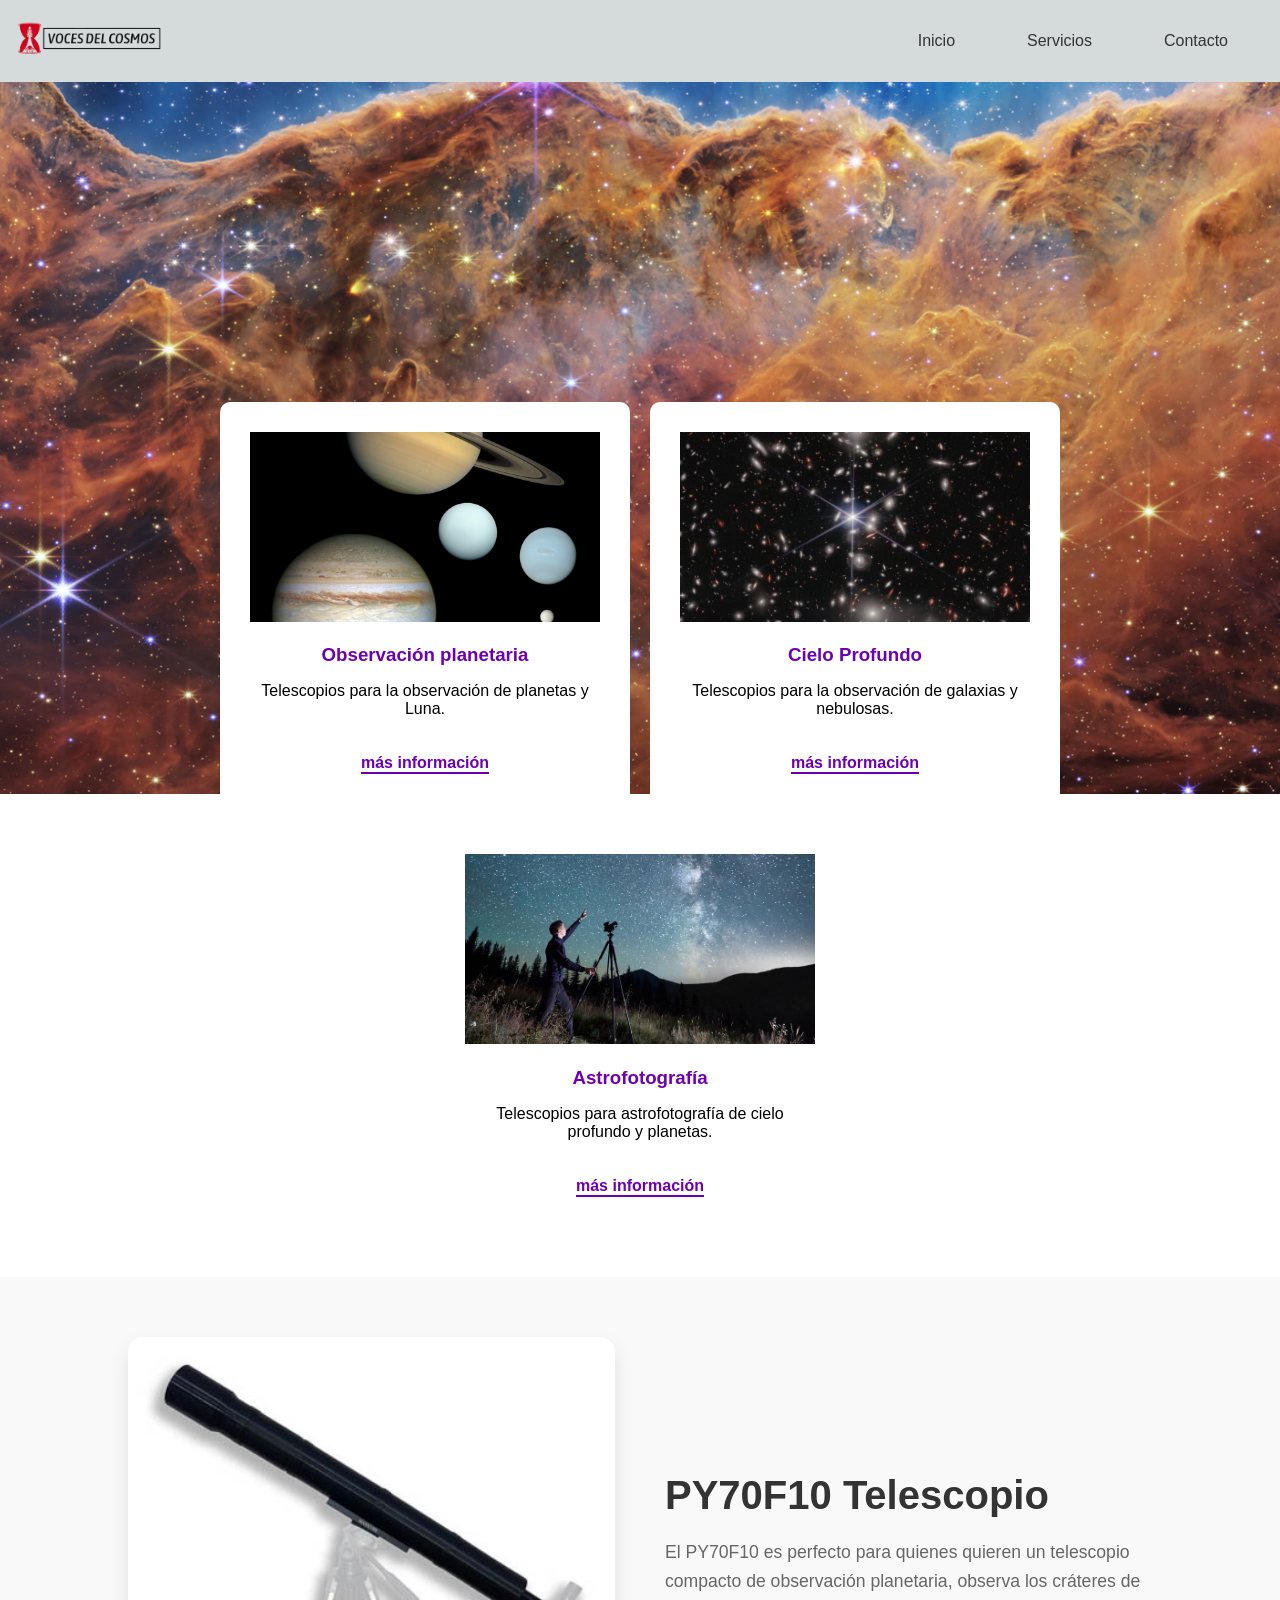
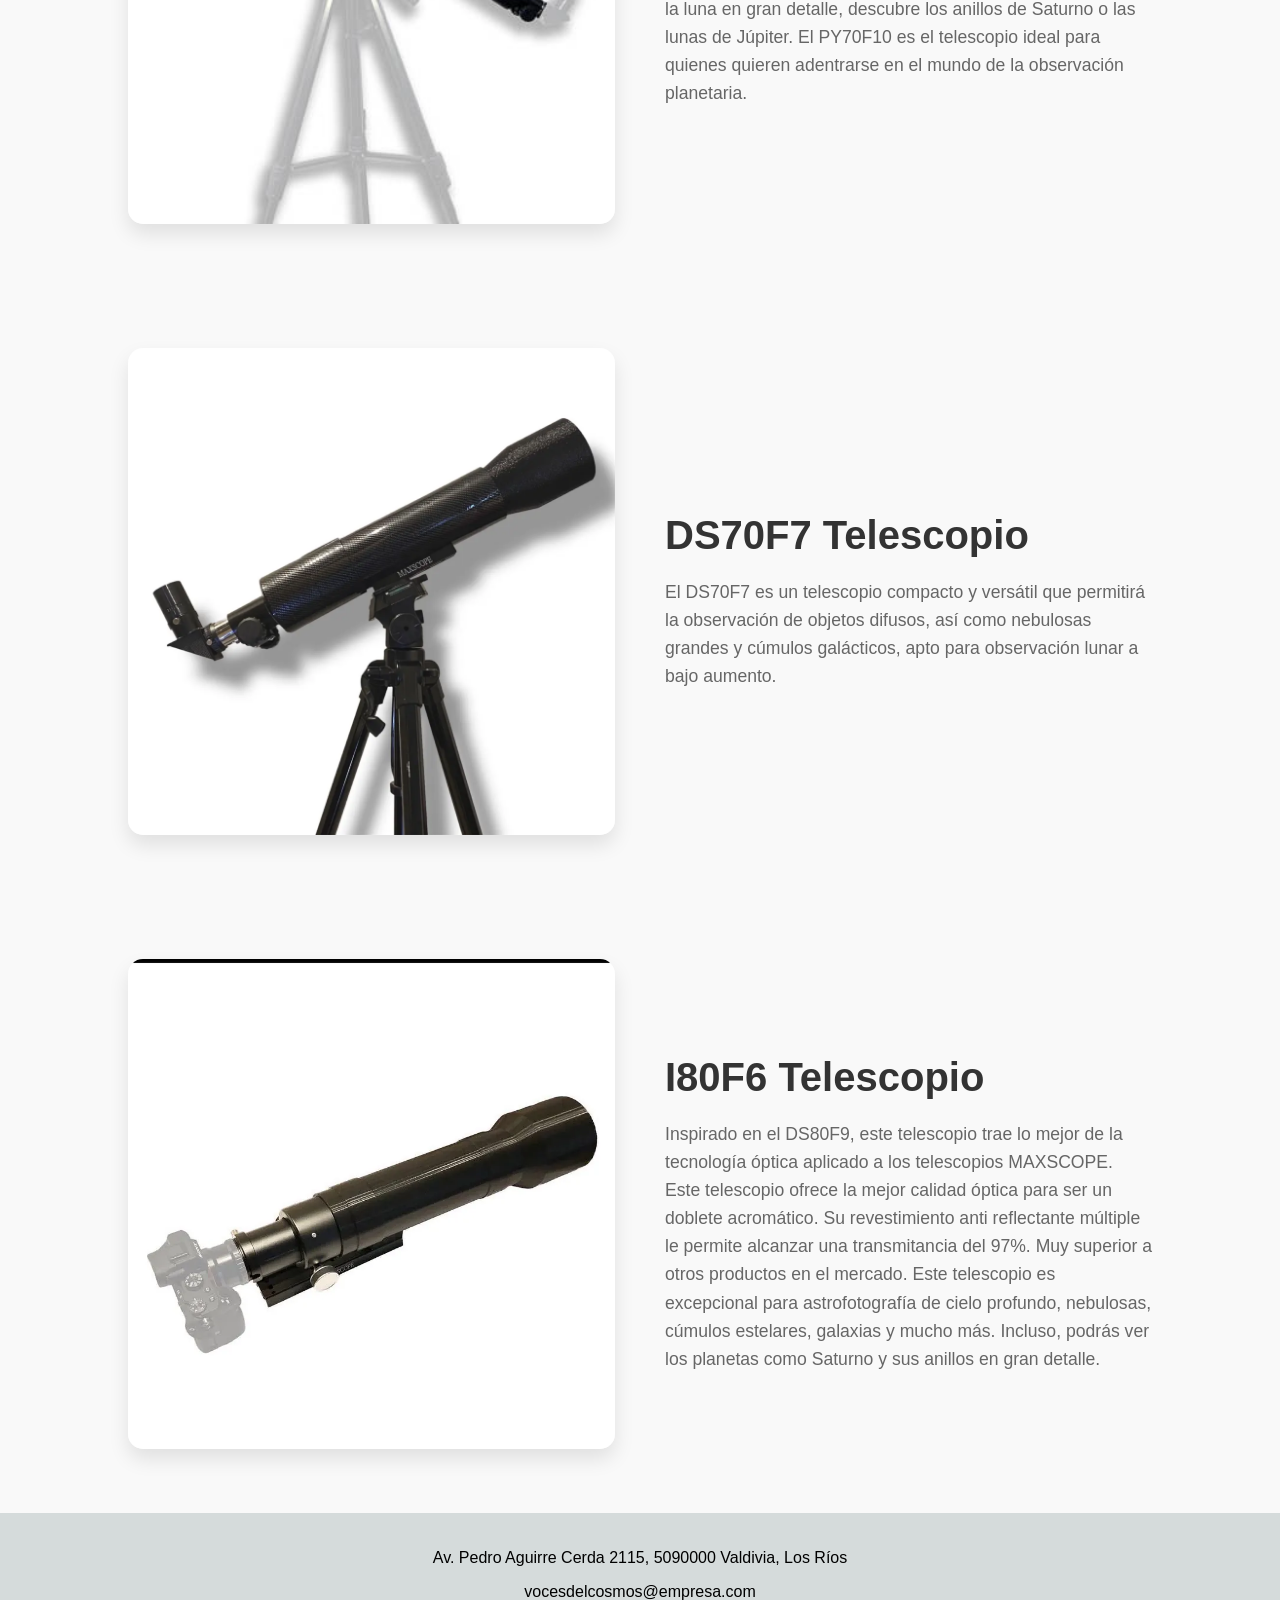
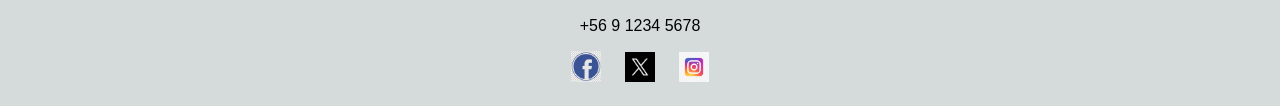
==== index.html @ f5b5cc3f "se agrega evaluacion" ====
<!DOCTYPE html>
<html lang="es">
<head>
    <meta charset="UTF-8">
    <meta name="viewport" content="width=device-width, initial-scale=1.0">
    <title>Voces del Cosmos</title>
    <link rel="stylesheet" href="styles.css">
</head>

<body>
    <div class="flex-content">

        <header class="site-header">
            <div class="brand">
                <a href="#inicio"><img src="img\lo-Photoroom.png" class="rounded float-start" alt="img" width="150"></a>
            </div>

            <button class="nav-toggle" aria-label="Abrir menú" aria-expanded="false" aria-controls="main-nav">
                    <span></span>
                    <span></span>
                    <span></span>
            </button>

            <nav class="main-nav" id="main-nav">
                <ul>
                    <li><a href="#inicio">Inicio</a></li>
                    <li><a href="#servicios">Servicios</a></li>
                    <li><a href="#contacto">Contacto</a></li>
                </ul>
            </nav>

        </header>

        <main>

        <section class="hero", id="inicio">
            <div class="hero-content">
                <img src="img\espacio1.png">
            </div>
        </section>

        <section class="info-container", id="servicios">
            <article class="info-card">
                <img src="img\Planet_collage_to_scale.jpg">
                <h3>Observación planetaria</h3>
                <p>Telescopios para la observación de planetas y Luna.</p>
                <a href="#observacion-planetaria" class="btn-leer-mas">más información</a>
            </article>

            <article class="info-card">
                <img src="img\espacio2.jpg">
                <h3>Cielo Profundo</h3>
                <p>Telescopios para la observación de galaxias y nebulosas.</p>
                <a href="#cielo-profundo" class="btn-leer-mas">más información</a>
            </article>

            <article class="info-card">
                <img src="img\Astrofotografía.jpg">
                <h3>Astrofotografía</h3>
                <p>Telescopios para astrofotografía de cielo profundo y planetas.</p>
                <a href="#Astrofotografía" class="btn-leer-mas">más información</a>
            </article>
        </section>

        <section class="seccion-mixta", id="observacion-planetaria">
            <div class="contenedor-mixto">
                <div class="imagen-lado">
                    <img src="img\planeta 3.png">
                </div>
                <div class="texto-lado">
                    <h2>PY70F10 Telescopio</h2>
                    <p>El PY70F10 es perfecto para quienes quieren un telescopio compacto de observación planetaria, observa los cráteres de la luna en gran detalle, descubre los anillos de Saturno o las lunas de Júpiter. El PY70F10 es el telescopio ideal para quienes quieren adentrarse en el mundo de la observación planetaria.</p>
                </div>
            </div>
        </section>

        <section class="seccion-mixta", id="cielo-profundo">
            <div class="contenedor-mixto">
                <div class="imagen-lado">
                    <img src="img\planeta 1.png">
                </div>
                <div class="texto-lado">
                    <h2>DS70F7 Telescopio</h2>
                    <p>El DS70F7 es un telescopio compacto y versátil que permitirá la observación de objetos difusos, así como nebulosas grandes y cúmulos galácticos, apto para observación lunar a bajo aumento.</p>
                </div>
            </div>
        </section>

        <section class="seccion-mixta", id="Astrofotografía">
            <div class="contenedor-mixto">
                <div class="imagen-lado">
                    <img src="img\planeta 2.jpg">
                </div>
                <div class="texto-lado">
                    <h2>I80F6 Telescopio</h2>
                    <p>Inspirado en el DS80F9, este telescopio trae lo mejor de la tecnología óptica aplicado a los telescopios MAXSCOPE. Este telescopio ofrece la mejor calidad óptica para ser un doblete acromático. Su revestimiento anti reflectante múltiple le permite alcanzar una transmitancia del 97%. Muy superior a otros productos en el mercado. Este telescopio es excepcional para astrofotografía de cielo profundo, nebulosas, cúmulos estelares, galaxias y mucho más. Incluso, podrás ver los planetas como Saturno y sus anillos en gran detalle.</p>
                </div>
            </div>
        </section>

        </main>
    </div>
    <footer id="contacto">

        <p>Av. Pedro Aguirre Cerda 2115, 5090000 Valdivia, Los Ríos</p>
        <p>vocesdelcosmos@empresa.com</p>
        <p>+56 9 1234 5678</p>
        <div class="redes-sociales">
            <a href="https://www.facebook.com/?locale=es_LA"><img src="img\face.png" alt="Facebook"></a>
            <a href="https://x.com/?lang=es"><img src="img\X_logo.png" alt="Twitter"></a>
            <a href="https://www.instagram.com/?hl=es"><img src="img\insta.png" alt="Instagram"></a>
        </div>

    </footer>
    <script>
        const navToggle = document.querySelector('.nav-toggle');
        const mainNav = document.querySelector('.main-nav');

        navToggle.addEventListener('click', () => {
            const isOpen = mainNav.classList.toggle('open');
            navToggle.setAttribute('aria-expanded', String(isOpen));
        });
    </script>
</body>

</html>
---- styles.css ----
html{
    min-height: 100%;
}
body {

    font-family: Arial, sans-serif;
    margin: 0;
    display: flex;
    flex-direction: column;
    min-height: 100vh;
}

header {

    background-color: #D5DBDB;

    color: white;

    justify-content: space-between;

    align-items: center;

    padding: 0.8rem 1rem;

    display: flex;

    flex-wrap: wrap;

    position: sticky;

    top: 0;

    gap: 0.75rem;

    z-index: 1000

}

.flex-content {
    flex: 1; /* Esto empuja al footer al fondo */
}

header .logo img {

    margin: 40px;
    max-width: 60px;

}

nav ul {
    display: flex;

    text-align: center;

    flex-direction: column;

    list-style-type: none;

    line-height: 2.5;

    margin: 0;

    padding: 0;

}


nav ul li {margin: 0 20px;}

nav ul li a {

    display: block;

    color: #333;

    text-decoration: none;

    padding: 10px 20px;

    transition: background-color 0.3s;

    border-radius: 4px;

}

.main-nav {
    width: 100%;
    display: none;
}

.main-nav.open {
    display: block;
}

.nav-toggle span {
    display: block;
    height: 3px;
    width: 100%;
    background: black;
    border-radius: 999px;
}

@media (min-width: 768px) {
    .site-header {
        flex-wrap: nowrap;
    }

    .nav-toggle span {
        display: none;
    }

    .main-nav {
        display: block;
        width: auto;
    }

    .main-nav ul {
        flex-direction: row;
    }

    .main-nav a {
        padding: 0.5rem 1rem;
    }
}

nav ul li a:hover {
    background-color: #6E00B3;
    color: white;
}


.contenido {

    padding: 20px;
}

.contenido article {

    margin-bottom: 20px;

}

.contenido article img {

    max-width: 100%;

    height: auto;

}

.nav-toggle {
    display: inline-flex;
    flex-direction: column;
    justify-content: center;
    gap: 0.25rem;
    width: 2.5rem;
    height: 2.5rem;
    border: none;
    background: transparent;
    color: white;
    cursor: pointer;
}

footer {

    background-color: #D5DBDB;
    color: black;
    text-align: center;
    padding: 20px 0;
    width: 100%;

}

.redes-sociales img {

    width: 30px;

    margin: 0 10px;

}

.hero {
    background: linear-gradient(rgba(0,0,0,0.6), rgba(0,0,0,0.6));
    background-size: cover;
    background-position: center;
    height: 30vh;
    display: flex;
    align-items: center;
    justify-content: center;
    text-align: center;
    color: white;
}

.hero-content h1 {
    font-size: 3rem;
    margin-bottom: 10px;
}

.btn-hero {
    display: inline-block;
    background-color: #6E00B3;
    color: white;
    padding: 12px 30px;
    text-decoration: none;
    border-radius: 30px;
    margin-top: 20px;
}

.info-container {
    display: flex;
    flex-wrap: wrap;
    gap: 20px;
    padding: 50px 10%;
    justify-content: center;
}

.info-card {
    flex: 1;
    min-width: 280px;
    max-width: 350px;
    background: white;
    padding: 30px;
    border-radius: 10px;

    text-align: center;
}

.info-card img {
    width: 100%;
    height: 190px;
    object-fit: cover;
}

.info-card h3 {
    color: #6E00B3;
    margin-bottom: 10px;
}

.seccion-mixta {
    padding: 60px 10%;
    background-color: #f9f9f9;
}

.contenedor-mixto {
    display: flex;
    align-items: center; 
    gap: 50px;         
    flex-wrap: wrap;    
}

.imagen-lado {
    flex: 1;
    min-width: 300px; 
}

.imagen-lado img {
    width: 100%;
    height: auto;
    border-radius: 15px; 
    box-shadow: 0 10px 20px rgba(0,0,0,0.1);
}

.texto-lado {
    flex: 1;
    min-width: 300px;
}

.texto-lado h2 {
    font-size: 2.5rem;
    color: #333;
    margin-bottom: 20px;
}

.texto-lado p {
    font-size: 1.1rem;
    color: #666;
    line-height: 1.6;
}

/* Botón opcional */
.btn-leer-mas {
    display: inline-block;
    margin-top: 20px;
    color: #6E00B3;
    text-decoration: none;
    font-weight: bold;
    border-bottom: 2px solid #6E00B3;
}
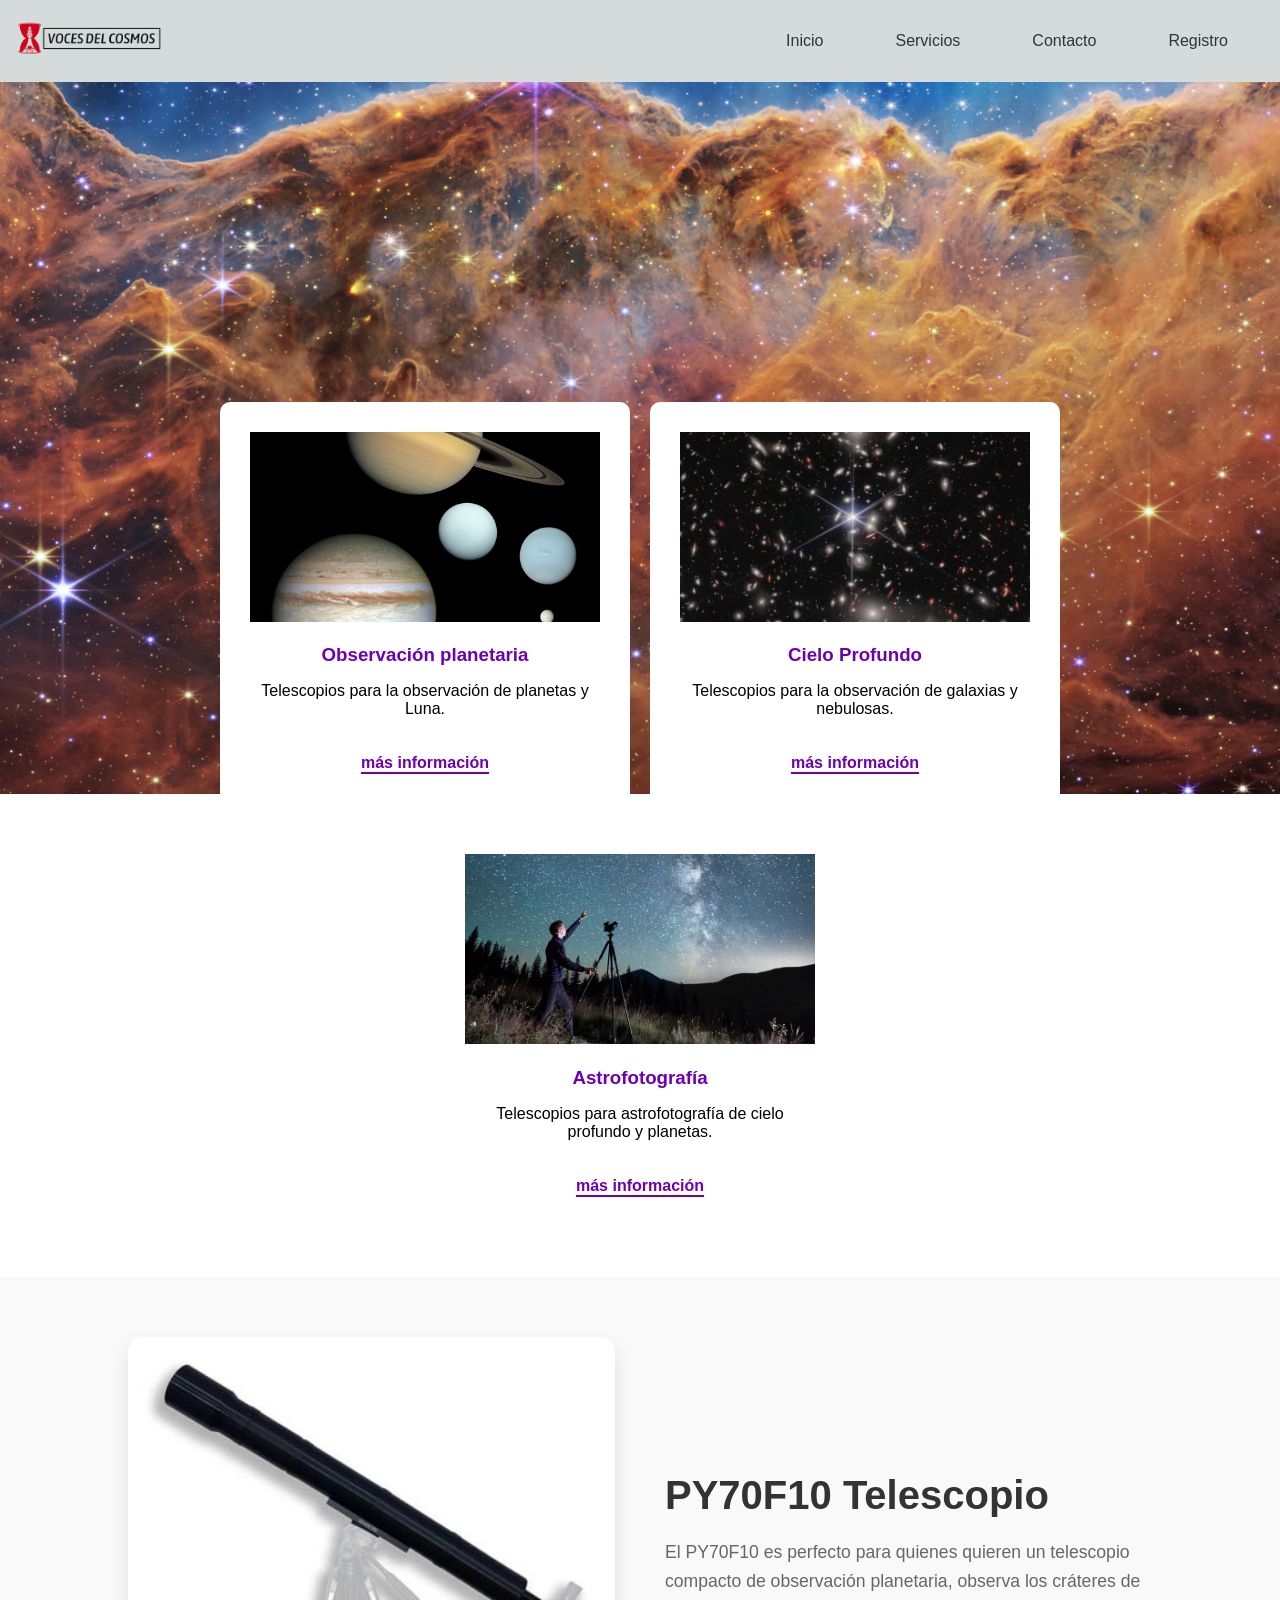
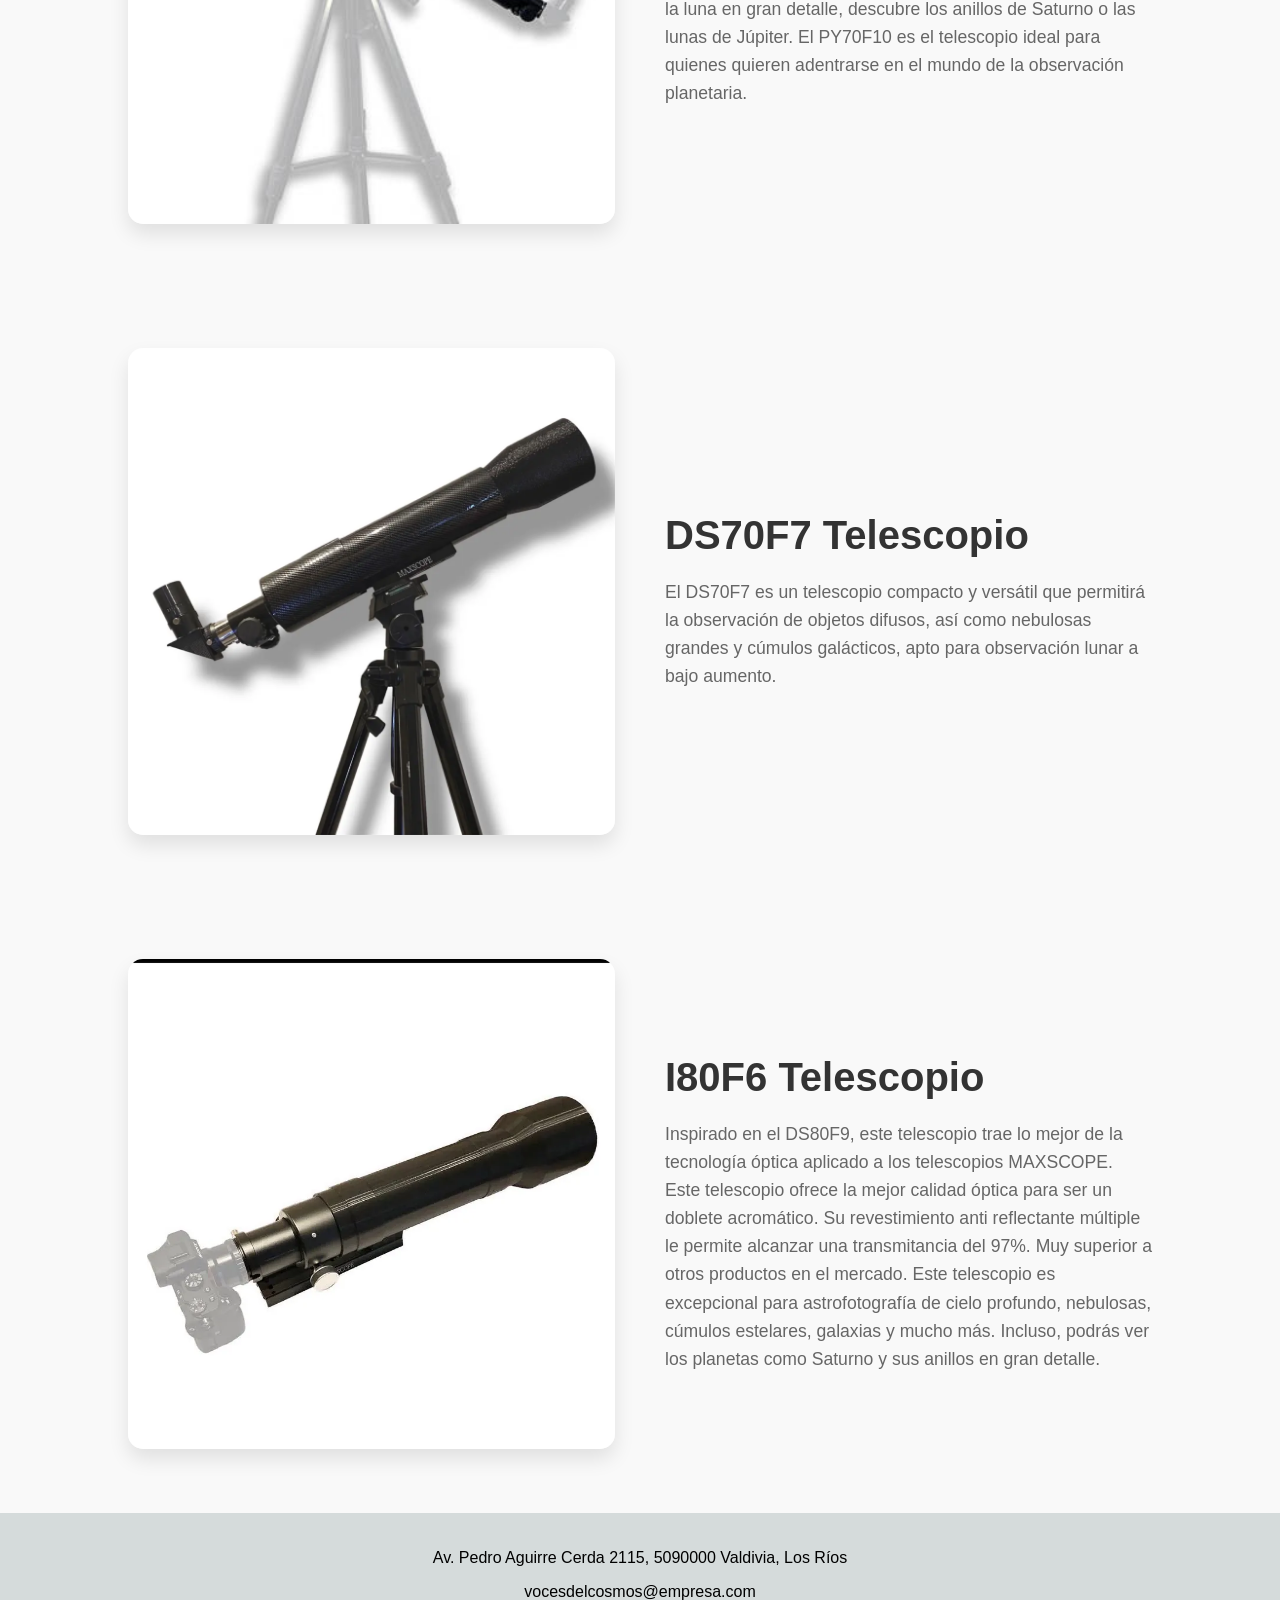
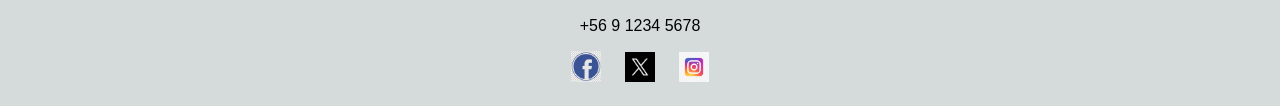
==== commit 19e58f31: "se agrega apartado para registrarse" ====
--- a/index.html
+++ b/index.html
@@ -26,6 +26,7 @@
                     <li><a href="#inicio">Inicio</a></li>
                     <li><a href="#servicios">Servicios</a></li>
                     <li><a href="#contacto">Contacto</a></li>
+                    <li><a href="http://127.0.0.1:3000/front-end/Registro.html">Registro</a></li>
                 </ul>
             </nav>
 
--- a/styles.css
+++ b/styles.css
@@ -285,4 +285,162 @@
     text-decoration: none;
     font-weight: bold;
     border-bottom: 2px solid #6E00B3;
-}+}
+.seccion-mixta {
+    padding: 60px 10%;
+    background-color: #f9f9f9;
+}
+
+.contenedor-mixto {
+    display: flex;
+    align-items: center; 
+    gap: 50px;         
+    flex-wrap: wrap;    
+}
+
+.imagen-lado {
+    flex: 1;
+    min-width: 300px; 
+}
+
+.imagen-lado img {
+    width: 100%;
+    height: auto;
+    border-radius: 15px; 
+    box-shadow: 0 10px 20px rgba(0,0,0,0.1);
+}
+
+.texto-lado {
+    flex: 1;
+    min-width: 300px;
+}
+
+.texto-lado h2 {
+    font-size: 2.5rem;
+    color: #333;
+    margin-bottom: 20px;
+}
+
+.texto-lado p {
+    font-size: 1.1rem;
+    color: #666;
+    line-height: 1.6;
+}
+
+.btn-leer-mas {
+    display: inline-block;
+    margin-top: 20px;
+    color: #6E00B3;
+    text-decoration: none;
+    font-weight: bold;
+    border-bottom: 2px solid #6E00B3;
+}
+
+main#registro {
+    flex: 1;
+    display: flex;
+    justify-content: center;
+    align-items: center;
+    background-color: #f9f9f9;
+    padding: 40px 20px;
+}
+
+.form-wrapper {
+    background: white;
+    padding: 40px;
+    border-radius: 10px;
+    box-shadow: 0 10px 20px rgba(0,0,0,0.05);
+    width: 100%;
+    max-width: 450px
+}
+
+.btn-leer-mas {
+    display: inline-block;
+    margin-top: 20px;
+    color: #6E00B3;
+    text-decoration: none;
+    font-weight: bold;
+    border-bottom: 2px solid #6E00B3;
+}
+
+main#registro {
+    flex: 1;
+    display: flex;
+    justify-content: center;
+    align-items: center;
+    background-color: #f9f9f9;
+    padding: 40px 20px;
+}
+
+.form-wrapper {
+    background: white;
+    padding: 40px;
+    border-radius: 10px;
+    box-shadow: 0 10px 20px rgba(0,0,0,0.05);
+    width: 100%;
+    max-width: 450px;
+}
+
+fieldset {
+    border: none;
+    padding: 0;
+    margin: 0;
+}
+
+.form-wrapper h1 {
+    color: #333;
+    font-size: 2.2rem;
+    margin-bottom: 25px;
+    text-align: center;
+}
+
+.form-group {
+    margin-bottom: 20px;
+    display: flex;
+    flex-direction: column;
+}
+
+.form-label {
+    margin-bottom: 8px;
+    font-weight: bold;
+    color: #444;
+    font-size: 0.95rem;
+}
+
+.form-control {
+    padding: 12px 15px;
+    border: 1px solid #ccc;
+    border-radius: 6px;
+    font-size: 1rem;
+    font-family: Arial, sans-serif;
+    transition: border-color 0.3s, box-shadow 0.3s;
+}
+
+.form-control:focus {
+    outline: none;
+    border-color: #6E00B3;
+    box-shadow: 0 0 0 3px rgba(110, 0, 179, 0.15);
+}
+
+.btn-primary {
+    display: block;
+    width: 100%;
+    background-color: #6E00B3;
+    color: white;
+    padding: 14px;
+    border: none;
+    border-radius: 30px;
+    font-size: 1.1rem;
+    font-weight: bold;
+    cursor: pointer;
+    transition: background-color 0.3s, transform 0.1s;
+    margin-top: 10px;
+}
+
+.btn-primary:hover {
+    background-color: #55008c;
+}
+
+.btn-primary:active {
+    transform: scale(0.98);
+}
